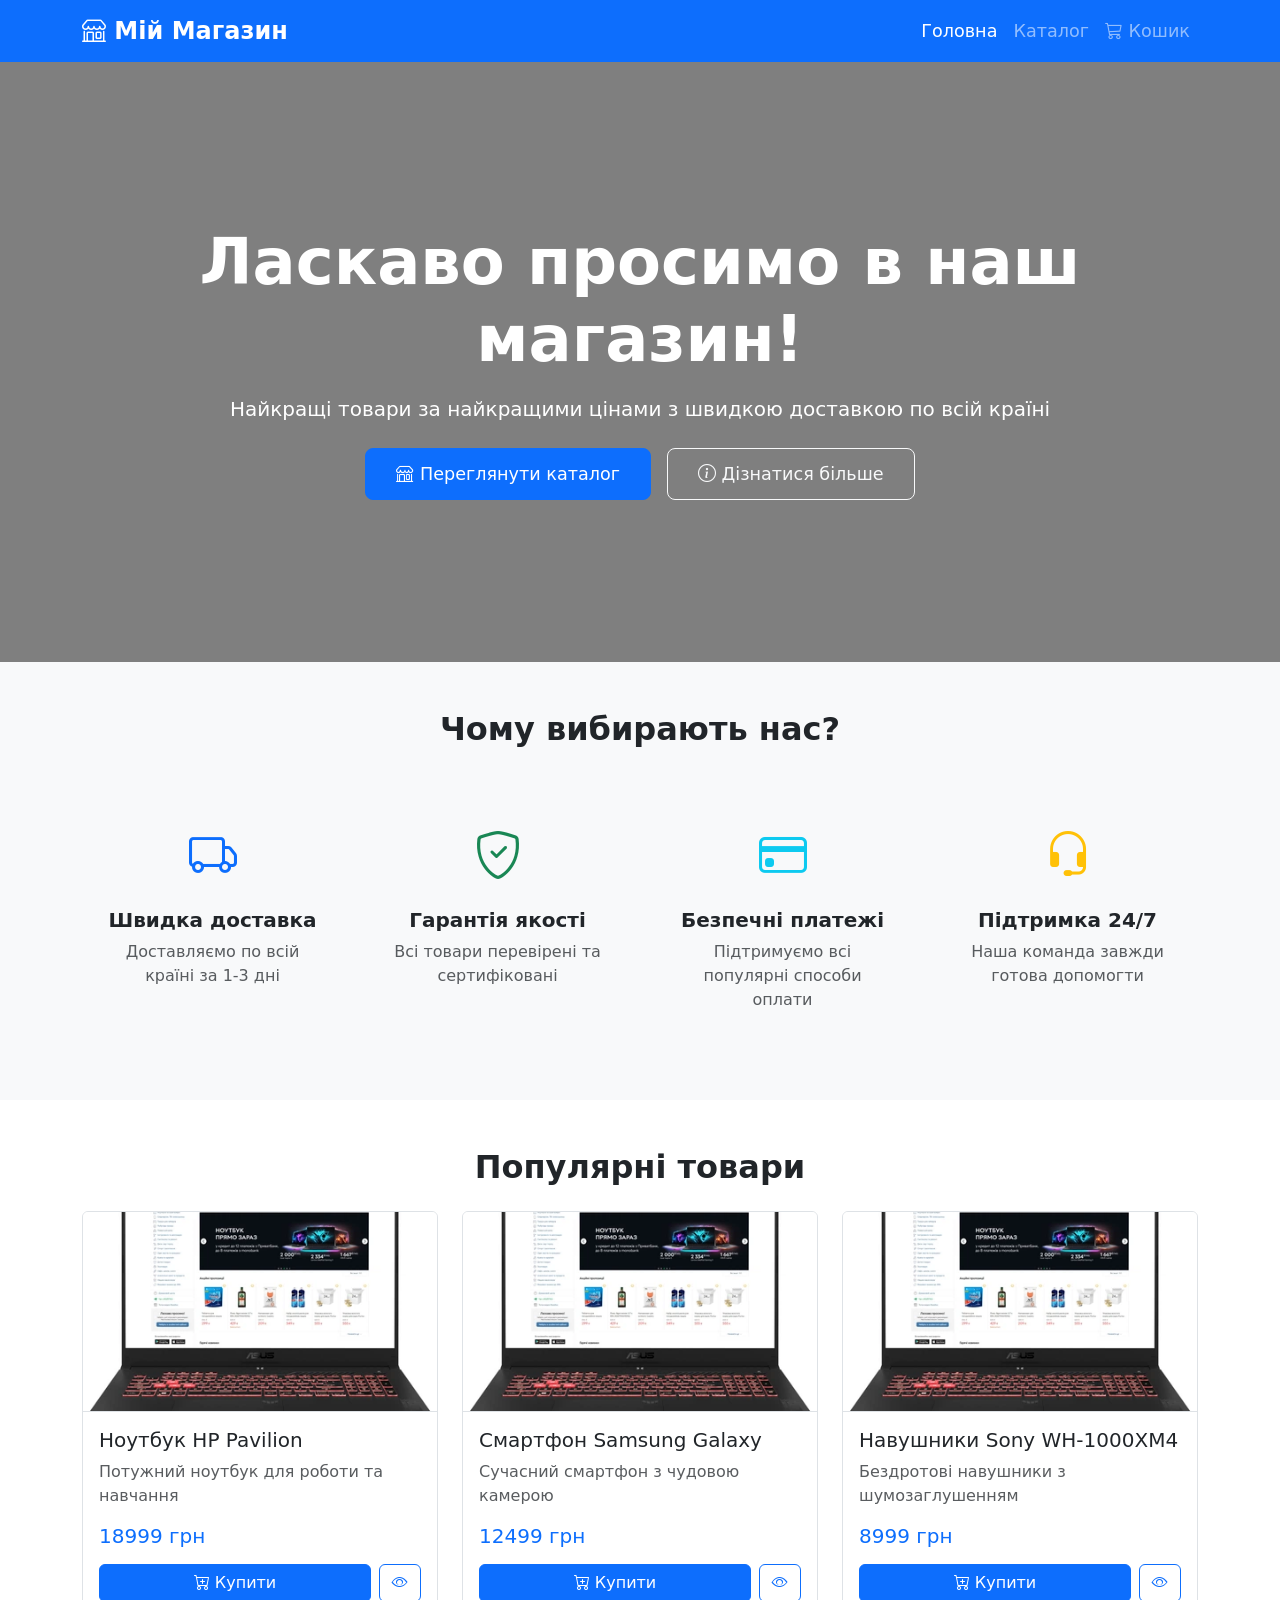
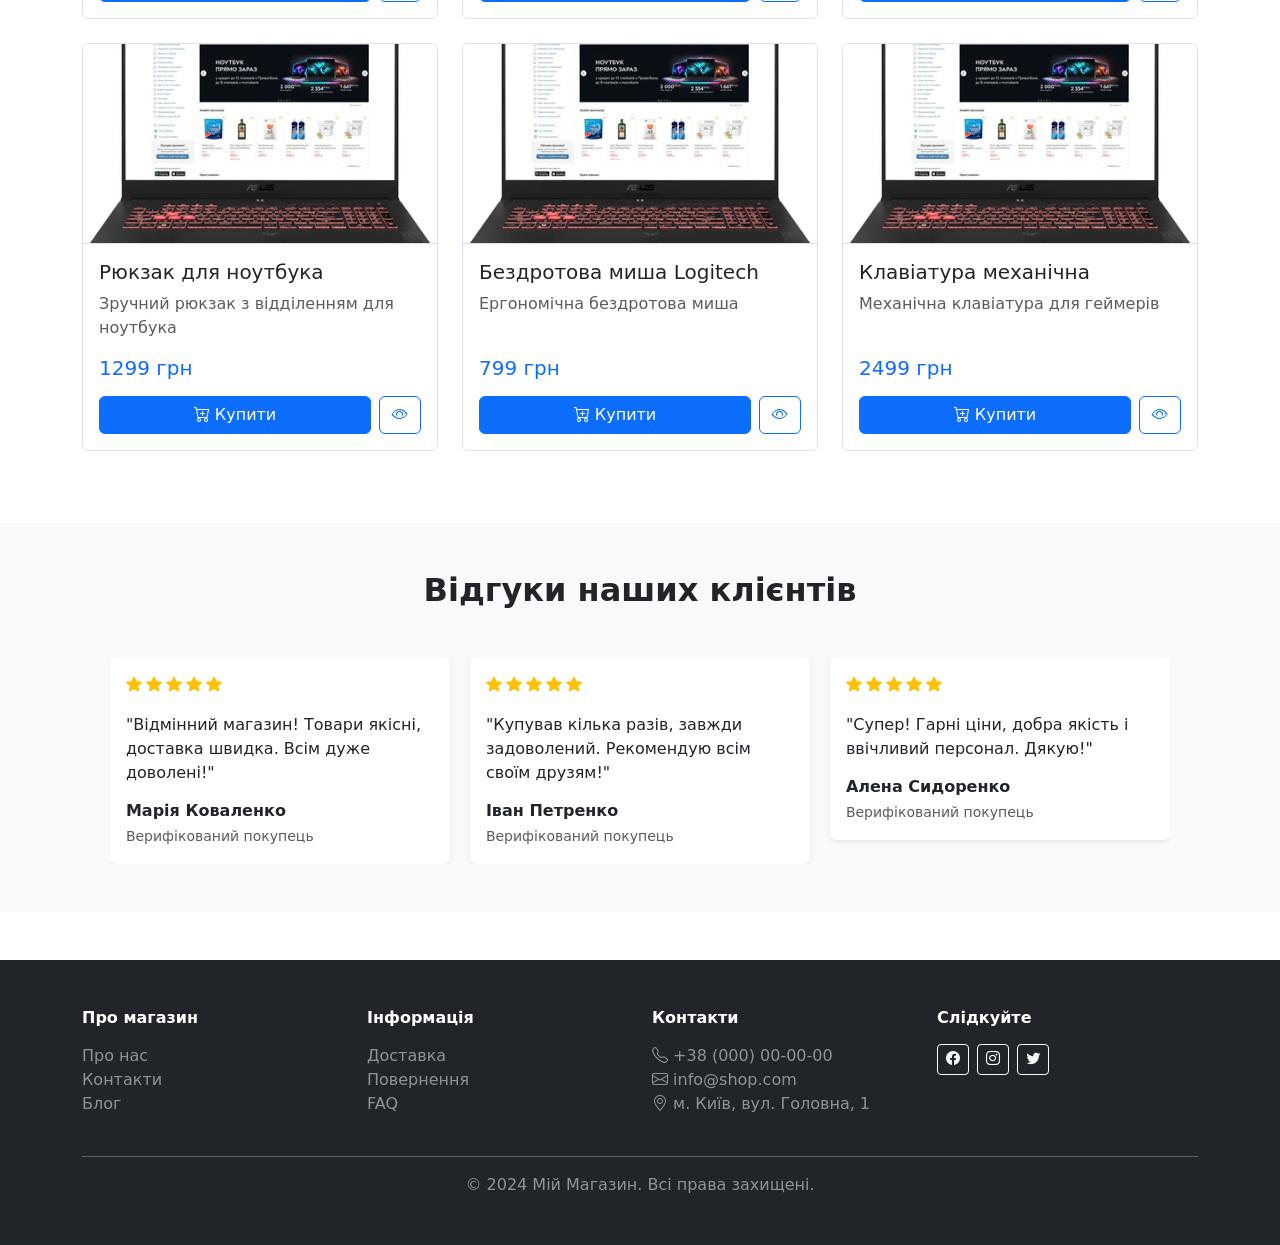
==== index.html @ 0d8ac695 "incoming" ====
<!DOCTYPE html>
<html lang="uk">
<head>
    <meta charset="UTF-8">
    <meta name="viewport" content="width=device-width, initial-scale=1.0">
    <title>Інтернет-магазин - Головна</title>
    <link href="https://cdn.jsdelivr.net/npm/bootstrap@5.3.0/dist/css/bootstrap.min.css" rel="stylesheet">
    <link rel="stylesheet" href="https://cdn.jsdelivr.net/npm/bootstrap-icons@1.10.0/font/bootstrap-icons.css">
    <link rel="stylesheet" href="https://cdn.jsdelivr.net/npm/swiper@11/swiper-bundle.min.css">
    <link rel="stylesheet" href="styles/style.css">
</head>
<body>
    <!-- Навігація -->
    <nav class="navbar navbar-expand-lg navbar-dark bg-primary sticky-top">
        <div class="container">
            <a class="navbar-brand fw-bold" href="index.html">
                <i class="bi bi-shop"></i> Мій Магазин
            </a>
            <button class="navbar-toggler" type="button" data-bs-toggle="collapse" data-bs-target="#navbarNav">
                <span class="navbar-toggler-icon"></span>
            </button>
            <div class="collapse navbar-collapse" id="navbarNav">
                <ul class="navbar-nav ms-auto">
                    <li class="nav-item">
                        <a class="nav-link active" href="index.html">Головна</a>
                    </li>
                    <li class="nav-item">
                        <a class="nav-link" href="products.html">Каталог</a>
                    </li>
                    <li class="nav-item">
                        <a class="nav-link" href="cart.html">
                            <i class="bi bi-cart3"></i> Кошик
                            <span class="badge bg-danger" id="cart-count">0</span>
                        </a>
                    </li>
                </ul>
            </div>
        </div>
    </nav>

    <!-- Hero Section з фоновим зображенням -->
    <section class="hero-section" style="background: linear-gradient(rgba(0, 0, 0, 0.5), rgba(0, 0, 0, 0.5)), url('https://images.unsplash.com/photo-1607082348824-0a96f2a4b9da?w=1200&h=600&fit=crop') center/cover no-repeat; min-height: 600px; display: flex; align-items: center; color: white;">
        <div class="container text-center">
            <h1 class="display-3 fw-bold mb-3">Ласкаво просимо в наш магазин!</h1>
            <p class="lead fs-5 mb-4">Найкращі товари за найкращими цінами з швидкою доставкою по всій країні</p>
            <div class="d-flex gap-3 justify-content-center">
                <a href="products.html" class="btn btn-primary btn-lg">
                    <i class="bi bi-shop"></i> Переглянути каталог
                </a>
                <a href="#advantages" class="btn btn-outline-light btn-lg">
                    <i class="bi bi-info-circle"></i> Дізнатися більше
                </a>
            </div>
        </div>
    </section>

    <!-- Блок переваг -->
    <section id="advantages" class="py-5 bg-light">
        <div class="container">
            <h2 class="text-center mb-5 fw-bold">Чому вибирають нас?</h2>
            <div class="row g-4">
                <div class="col-md-6 col-lg-3">
                    <div class="text-center p-4 h-100 border-0">
                        <div class="mb-3">
                            <i class="bi bi-truck text-primary" style="font-size: 3rem;"></i>
                        </div>
                        <h5 class="fw-bold">Швидка доставка</h5>
                        <p class="text-muted">Доставляємо по всій країні за 1-3 дні</p>
                    </div>
                </div>
                <div class="col-md-6 col-lg-3">
                    <div class="text-center p-4 h-100 border-0">
                        <div class="mb-3">
                            <i class="bi bi-shield-check text-success" style="font-size: 3rem;"></i>
                        </div>
                        <h5 class="fw-bold">Гарантія якості</h5>
                        <p class="text-muted">Всі товари перевірені та сертифіковані</p>
                    </div>
                </div>
                <div class="col-md-6 col-lg-3">
                    <div class="text-center p-4 h-100 border-0">
                        <div class="mb-3">
                            <i class="bi bi-credit-card text-info" style="font-size: 3rem;"></i>
                        </div>
                        <h5 class="fw-bold">Безпечні платежі</h5>
                        <p class="text-muted">Підтримуємо всі популярні способи оплати</p>
                    </div>
                </div>
                <div class="col-md-6 col-lg-3">
                    <div class="text-center p-4 h-100 border-0">
                        <div class="mb-3">
                            <i class="bi bi-headset text-warning" style="font-size: 3rem;"></i>
                        </div>
                        <h5 class="fw-bold">Підтримка 24/7</h5>
                        <p class="text-muted">Наша команда завжди готова допомогти</p>
                    </div>
                </div>
            </div>
        </div>
    </section>

    <!-- Популярні товари -->
    <section class="py-5">
        <div class="container">
            <h2 class="text-center mb-4 fw-bold">Популярні товари</h2>
            <div class="row" id="products-list">
                <!-- Товари будуть додані через JavaScript -->
            </div>
        </div>
    </section>

    <!-- Swiper з відгуками -->
    <section class="py-5 bg-light">
        <div class="container">
            <h2 class="text-center mb-5 fw-bold">Відгуки наших клієнтів</h2>
            <div class="swiper reviewsSwiper" style="max-width: 1400px; width: 95%; margin: 0 auto;">
                <div class="swiper-wrapper">
                    <div class="swiper-slide">
                        <div class="card border-0 shadow-sm h-100">
                            <div class="card-body">
                                <div class="d-flex gap-1 mb-3">
                                    <i class="bi bi-star-fill text-warning"></i>
                                    <i class="bi bi-star-fill text-warning"></i>
                                    <i class="bi bi-star-fill text-warning"></i>
                                    <i class="bi bi-star-fill text-warning"></i>
                                    <i class="bi bi-star-fill text-warning"></i>
                                </div>
                                <p class="card-text mb-3">"Відмінний магазин! Товари якісні, доставка швидка. Всім дуже доволені!"</p>
                                <h6 class="card-title fw-bold mb-1">Марія Коваленко</h6>
                                <small class="text-muted">Верифікований покупець</small>
                            </div>
                        </div>
                    </div>
                    <div class="swiper-slide">
                        <div class="card border-0 shadow-sm h-100">
                            <div class="card-body">
                                <div class="d-flex gap-1 mb-3">
                                    <i class="bi bi-star-fill text-warning"></i>
                                    <i class="bi bi-star-fill text-warning"></i>
                                    <i class="bi bi-star-fill text-warning"></i>
                                    <i class="bi bi-star-fill text-warning"></i>
                                    <i class="bi bi-star-fill text-warning"></i>
                                </div>
                                <p class="card-text mb-3">"Купував кілька разів, завжди задоволений. Рекомендую всім своїм друзям!"</p>
                                <h6 class="card-title fw-bold mb-1">Іван Петренко</h6>
                                <small class="text-muted">Верифікований покупець</small>
                            </div>
                        </div>
                    </div>
                    <div class="swiper-slide">
                        <div class="card border-0 shadow-sm h-100">
                            <div class="card-body">
                                <div class="d-flex gap-1 mb-3">
                                    <i class="bi bi-star-fill text-warning"></i>
                                    <i class="bi bi-star-fill text-warning"></i>
                                    <i class="bi bi-star-fill text-warning"></i>
                                    <i class="bi bi-star-fill text-warning"></i>
                                    <i class="bi bi-star-fill text-warning"></i>
                                </div>
                                <p class="card-text mb-3">"Супер! Гарні ціни, добра якість і ввічливий персонал. Дякую!"</p>
                                <h6 class="card-title fw-bold mb-1">Алена Сидоренко</h6>
                                <small class="text-muted">Верифікований покупець</small>
                            </div>
                        </div>
                    </div>
                    <div class="swiper-slide">
                        <div class="card border-0 shadow-sm h-100">
                            <div class="card-body">
                                <div class="d-flex gap-1 mb-3">
                                    <i class="bi bi-star-fill text-warning"></i>
                                    <i class="bi bi-star-fill text-warning"></i>
                                    <i class="bi bi-star-fill text-warning"></i>
                                    <i class="bi bi-star-fill text-warning"></i>
                                    <i class="bi bi-star-fill text-warning"></i>
                                </div>
                                <p class="card-text mb-3">"Найкращий вибір товарів! Часто роблять хорошу знижку. Лайк!"</p>
                                <h6 class="card-title fw-bold mb-1">Дмитро Волков</h6>
                                <small class="text-muted">Верифікований покупець</small>
                            </div>
                        </div>
                    </div>
                </div>
                <!-- пагінацію/кнопки видалено -->
            </div>
        </div>
    </section>

    <!-- Футер -->
    <footer class="bg-dark text-white py-5 mt-5">
        <div class="container">
            <div class="row mb-4">
                <div class="col-md-3 mb-4 mb-md-0">
                    <h6 class="fw-bold mb-3">Про магазин</h6>
                    <ul class="list-unstyled">
                        <li><a href="#" class="text-white-50 text-decoration-none">Про нас</a></li>
                        <li><a href="#" class="text-white-50 text-decoration-none">Контакти</a></li>
                        <li><a href="#" class="text-white-50 text-decoration-none">Блог</a></li>
                    </ul>
                </div>
                <div class="col-md-3 mb-4 mb-md-0">
                    <h6 class="fw-bold mb-3">Інформація</h6>
                    <ul class="list-unstyled">
                        <li><a href="#" class="text-white-50 text-decoration-none">Доставка</a></li>
                        <li><a href="#" class="text-white-50 text-decoration-none">Повернення</a></li>
                        <li><a href="#" class="text-white-50 text-decoration-none">FAQ</a></li>
                    </ul>
                </div>
                <div class="col-md-3 mb-4 mb-md-0">
                    <h6 class="fw-bold mb-3">Контакти</h6>
                    <ul class="list-unstyled">
                        <li class="text-white-50"><i class="bi bi-telephone"></i> +38 (000) 00-00-00</li>
                        <li class="text-white-50"><i class="bi bi-envelope"></i> info@shop.com</li>
                        <li class="text-white-50"><i class="bi bi-geo-alt"></i> м. Київ, вул. Головна, 1</li>
                    </ul>
                </div>
                <div class="col-md-3">
                    <h6 class="fw-bold mb-3">Слідкуйте</h6>
                    <div class="d-flex gap-2">
                        <a href="#" class="btn btn-outline-light btn-sm"><i class="bi bi-facebook"></i></a>
                        <a href="#" class="btn btn-outline-light btn-sm"><i class="bi bi-instagram"></i></a>
                        <a href="#" class="btn btn-outline-light btn-sm"><i class="bi bi-twitter"></i></a>
                    </div>
                </div>
            </div>
            <hr class="bg-white-50">
            <div class="text-center text-white-50">
                <p class="mb-0">&copy; 2024 Мій Магазин. Всі права захищені.</p>
            </div>
        </div>
    </footer>

    <script src="https://cdn.jsdelivr.net/npm/bootstrap@5.3.0/dist/js/bootstrap.bundle.min.js"></script>
    <script src="https://cdn.jsdelivr.net/npm/swiper@11/swiper-bundle.min.js"></script>
    <script src="scripts/cart.js"></script>
    <script src="scripts/script.js"></script>
    <script>
        // Ініціалізація Swiper для відгуків — автоскрол раз на 4 секунди, без пагінації/навігації, з циклом
        const swiper = new Swiper('.reviewsSwiper', {
            slidesPerView: 1,
            spaceBetween: 20,
            loop: true,
            autoplay: {
                delay: 4000,
                disableOnInteraction: false,
            },
            breakpoints: {
                768: {
                    slidesPerView: 2,
                },
                1024: {
                    slidesPerView: 3,
                }
            }
        });
    </script>
</body>
</html>
---- styles/style.css ----
/* Загальні стилі */
body {
    min-height: 100vh;
    display: flex;
    flex-direction: column;
}

footer {
    margin-top: auto;
}

/* Стилі для карток товарів */
.product-card {
    transition: transform 0.3s ease, box-shadow 0.3s ease;
    border: 1px solid #dee2e6;
}

.product-card:hover {
    transform: translateY(-5px);
    box-shadow: 0 4px 15px rgba(0, 0, 0, 0.1);
}

.product-card img {
    height: 200px;
    object-fit: cover;
    border-bottom: 1px solid #dee2e6;
}

/* Стилі для героя */
.hero-section {
    background: linear-gradient(135deg, #667eea 0%, #764ba2 100%);
    color: white;
}

.hero-section h1 {
    color: white;
}

.hero-section .btn {
    padding: 12px 30px;
    font-size: 1.1rem;
}

/* Стилі для навігації */
.navbar-brand {
    font-size: 1.5rem;
    font-weight: bold;
}

.nav-link {
    font-size: 1.1rem;
    transition: color 0.3s ease;
}

.nav-link:hover {
    color: #ffc107 !important;
}

/* Стилі для кошика */
#cart-count {
    font-size: 0.75rem;
    padding: 2px 6px;
    border-radius: 10px;
}

/* Стилі для сторінки товару */
.product-details img {
    max-height: 500px;
    object-fit: contain;
}

/* Стилі для кошика на сторінці */
.list-group-item {
    padding: 1.5rem;
}

.quantity-input {
    max-width: 70px;
}

/* Адаптивність */
@media (max-width: 768px) {
    .product-card img {
        height: 250px;
    }
    
    .hero-section h1 {
        font-size: 2rem;
    }
    
    .list-group-item .row > div {
        margin-bottom: 1rem;
    }
    
    .list-group-item .row > div:last-child {
        margin-bottom: 0;
    }
}

/* Анімація для кнопок */
.btn {
    transition: all 0.3s ease;
}

.btn:hover {
    transform: translateY(-2px);
    box-shadow: 0 2px 8px rgba(0, 0, 0, 0.15);
}

/* Стилі для breadcrumb */
.breadcrumb {
    background-color: #f8f9fa;
    padding: 1rem;
    border-radius: 0.5rem;
}

/* Стилі для фільтрів */
.form-select,
.form-control {
    transition: border-color 0.3s ease;
}

.form-select:focus,
.form-control:focus {
    border-color: #0d6efd;
    box-shadow: 0 0 0 0.2rem rgba(13, 110, 253, 0.25);
}

/* Стилі для порожнього кошика */
#empty-cart i {
    font-size: 5rem;
}
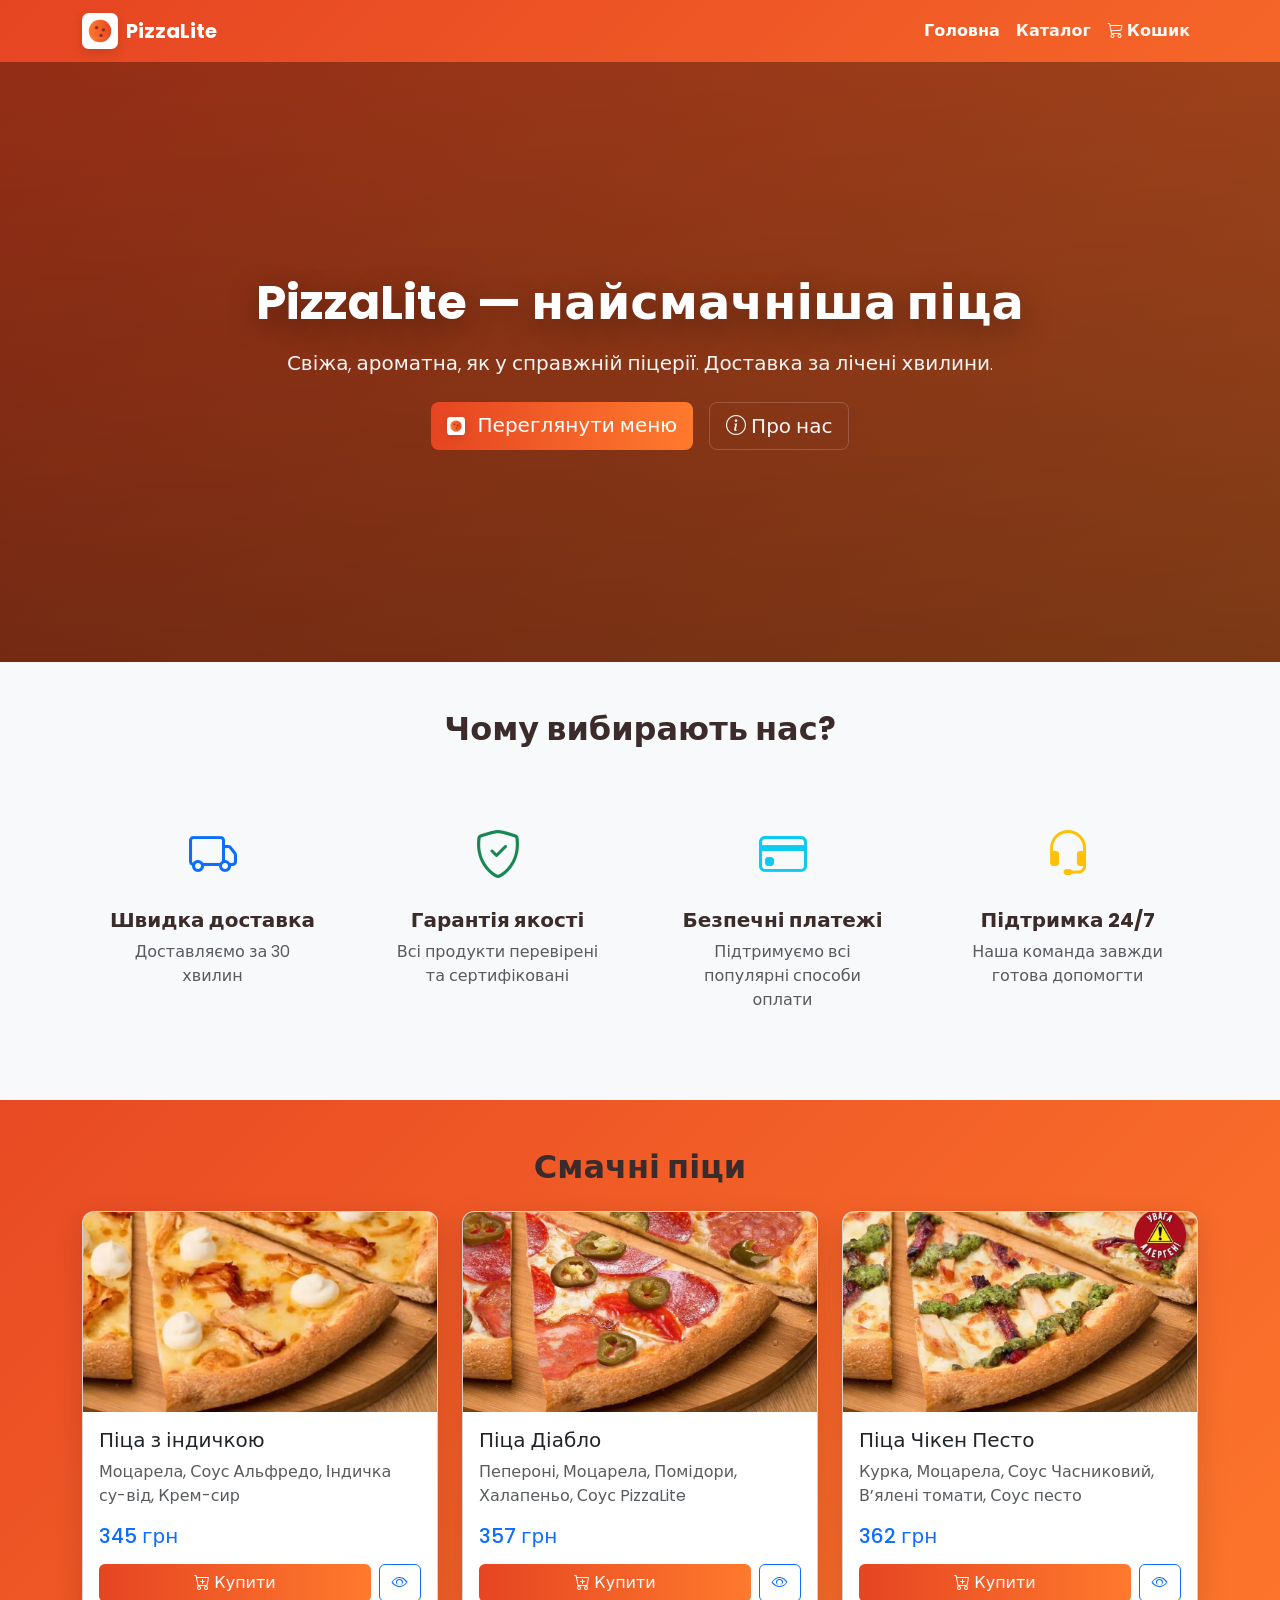
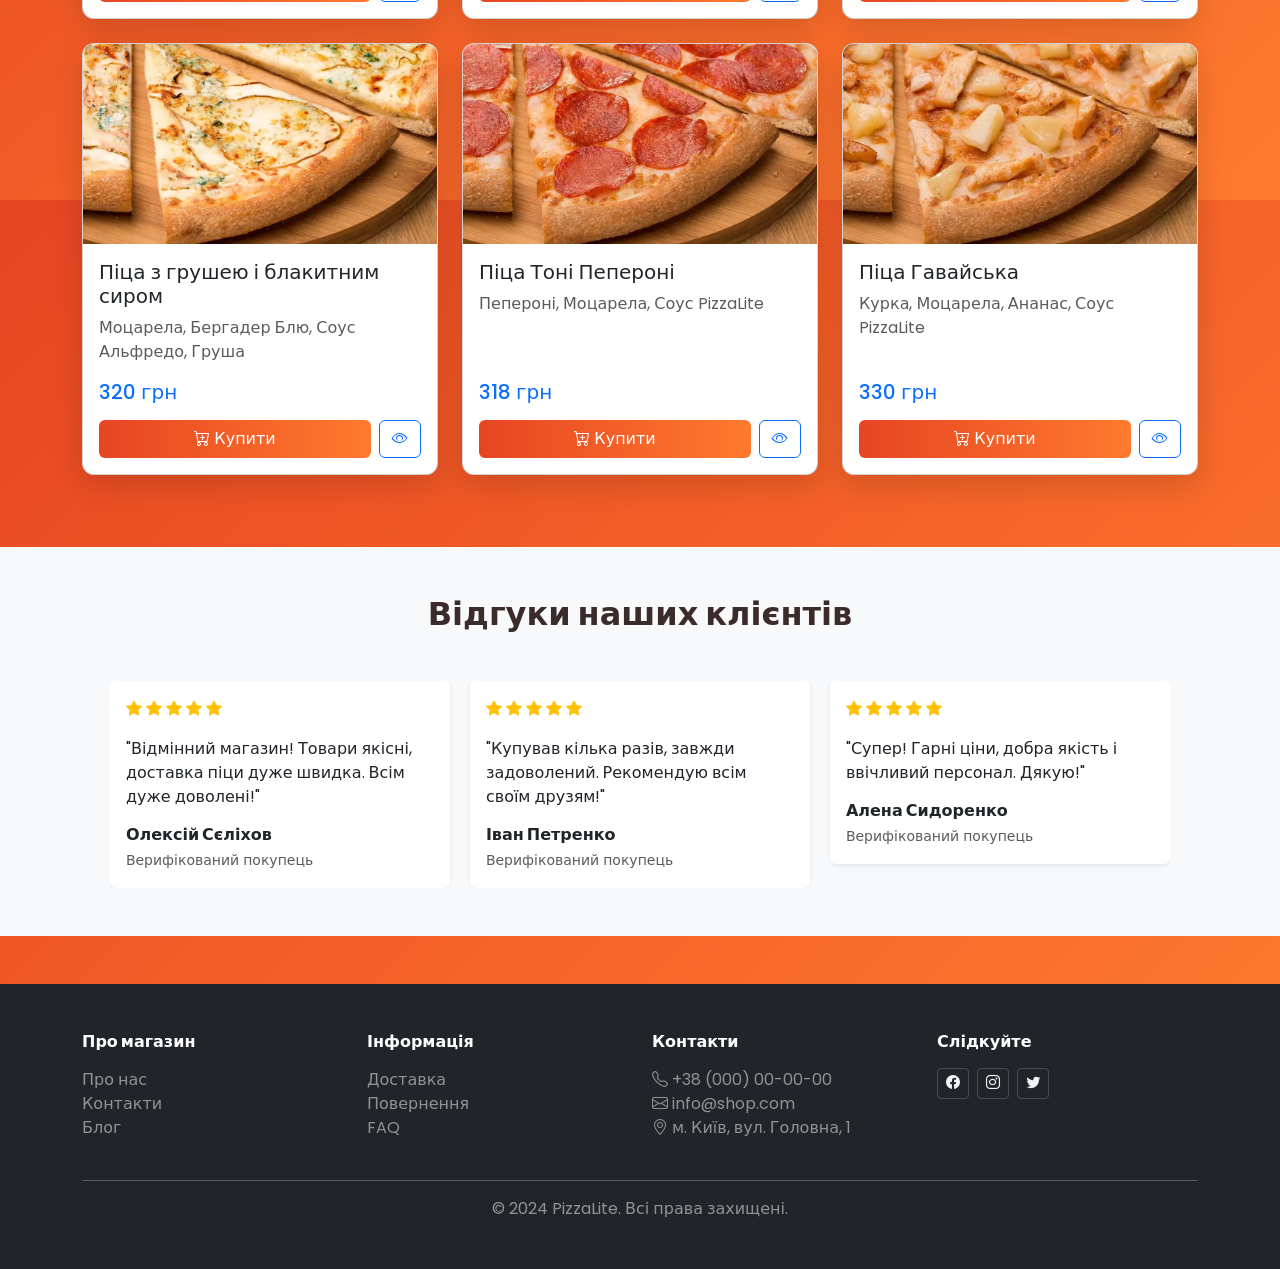
==== commit 5ff17207: "1" ====
--- a/index.html
+++ b/index.html
@@ -3,18 +3,21 @@
 <head>
     <meta charset="UTF-8">
     <meta name="viewport" content="width=device-width, initial-scale=1.0">
-    <title>Інтернет-магазин - Головна</title>
+    <title>PizzaLite - Головна</title>
     <link href="https://cdn.jsdelivr.net/npm/bootstrap@5.3.0/dist/css/bootstrap.min.css" rel="stylesheet">
+    <link href="https://fonts.googleapis.com/css2?family=Poppins:wght@300;400;600;700&display=swap" rel="stylesheet">
+    <link rel="icon" href="img/favicon.svg" type="image/svg+xml">
     <link rel="stylesheet" href="https://cdn.jsdelivr.net/npm/bootstrap-icons@1.10.0/font/bootstrap-icons.css">
     <link rel="stylesheet" href="https://cdn.jsdelivr.net/npm/swiper@11/swiper-bundle.min.css">
     <link rel="stylesheet" href="styles/style.css">
 </head>
 <body>
     <!-- Навігація -->
-    <nav class="navbar navbar-expand-lg navbar-dark bg-primary sticky-top">
-        <div class="container">
-            <a class="navbar-brand fw-bold" href="index.html">
-                <i class="bi bi-shop"></i> Мій Магазин
+    <nav class="navbar navbar-expand-lg navbar-dark sticky-top" id="mainNavbar">
+        <div class="container">
+            <a class="navbar-brand fw-bold d-flex align-items-center" href="index.html">
+                <img src="img/favicon.svg" alt="PizzaLite" width="36" height="36" style="margin-right:8px;"> 
+                PizzaLite
             </a>
             <button class="navbar-toggler" type="button" data-bs-toggle="collapse" data-bs-target="#navbarNav">
                 <span class="navbar-toggler-icon"></span>
@@ -39,16 +42,16 @@
     </nav>
 
     <!-- Hero Section з фоновим зображенням -->
-    <section class="hero-section" style="background: linear-gradient(rgba(0, 0, 0, 0.5), rgba(0, 0, 0, 0.5)), url('https://images.unsplash.com/photo-1607082348824-0a96f2a4b9da?w=1200&h=600&fit=crop') center/cover no-repeat; min-height: 600px; display: flex; align-items: center; color: white;">
+    <section class="hero-section" style="background: linear-gradient(rgba(0, 0, 0, 0.25), rgba(0, 0, 0, 0.25)), url('https://images.unsplash.com/photo-1548365328-9d3b2d3b8f79?q=80&w=1400&auto=format&fit=crop') center/cover no-repeat; min-height: 600px; display: flex; align-items: center; color: white;">
         <div class="container text-center">
-            <h1 class="display-3 fw-bold mb-3">Ласкаво просимо в наш магазин!</h1>
-            <p class="lead fs-5 mb-4">Найкращі товари за найкращими цінами з швидкою доставкою по всій країні</p>
+            <h1 class="display-3 fw-bold mb-3">PizzaLite — найсмачніша піца</h1>
+            <p class="lead fs-5 mb-4">Свіжа, ароматна, як у справжній піцерії. Доставка за лічені хвилини.</p>
             <div class="d-flex gap-3 justify-content-center">
                 <a href="products.html" class="btn btn-primary btn-lg">
-                    <i class="bi bi-shop"></i> Переглянути каталог
+                    <img src="img/favicon.svg" alt="" style="width:18px;height:18px;margin-right:8px;filter:drop-shadow(0 2px 4px rgba(0,0,0,0.12));"> Переглянути меню
                 </a>
                 <a href="#advantages" class="btn btn-outline-light btn-lg">
-                    <i class="bi bi-info-circle"></i> Дізнатися більше
+                    <i class="bi bi-info-circle"></i> Про нас
                 </a>
             </div>
         </div>
@@ -65,7 +68,7 @@
                             <i class="bi bi-truck text-primary" style="font-size: 3rem;"></i>
                         </div>
                         <h5 class="fw-bold">Швидка доставка</h5>
-                        <p class="text-muted">Доставляємо по всій країні за 1-3 дні</p>
+                        <p class="text-muted">Доставляємо за 30 хвилин</p>
                     </div>
                 </div>
                 <div class="col-md-6 col-lg-3">
@@ -74,7 +77,7 @@
                             <i class="bi bi-shield-check text-success" style="font-size: 3rem;"></i>
                         </div>
                         <h5 class="fw-bold">Гарантія якості</h5>
-                        <p class="text-muted">Всі товари перевірені та сертифіковані</p>
+                        <p class="text-muted">Всі продукти перевірені та сертифіковані</p>
                     </div>
                 </div>
                 <div class="col-md-6 col-lg-3">
@@ -102,7 +105,7 @@
     <!-- Популярні товари -->
     <section class="py-5">
         <div class="container">
-            <h2 class="text-center mb-4 fw-bold">Популярні товари</h2>
+            <h2 class="text-center mb-4 fw-bold">Смачні піци</h2>
             <div class="row" id="products-list">
                 <!-- Товари будуть додані через JavaScript -->
             </div>
@@ -125,8 +128,8 @@
                                     <i class="bi bi-star-fill text-warning"></i>
                                     <i class="bi bi-star-fill text-warning"></i>
                                 </div>
-                                <p class="card-text mb-3">"Відмінний магазин! Товари якісні, доставка швидка. Всім дуже доволені!"</p>
-                                <h6 class="card-title fw-bold mb-1">Марія Коваленко</h6>
+                                <p class="card-text mb-3">"Відмінний магазин! Товари якісні, доставка піци дуже швидка. Всім дуже доволені!"</p>
+                                <h6 class="card-title fw-bold mb-1">Олексій Сєліхов</h6>
                                 <small class="text-muted">Верифікований покупець</small>
                             </div>
                         </div>
@@ -224,7 +227,7 @@
             </div>
             <hr class="bg-white-50">
             <div class="text-center text-white-50">
-                <p class="mb-0">&copy; 2024 Мій Магазин. Всі права захищені.</p>
+                <p class="mb-0">&copy; 2024 PizzaLite. Всі права захищені.</p>
             </div>
         </div>
     </footer>
--- a/styles/style.css
+++ b/styles/style.css
@@ -1,132 +1,62 @@
 /* Загальні стилі */
-body {
-    min-height: 100vh;
-    display: flex;
-    flex-direction: column;
+:root{
+    --pizza-red:#e64522;
+    --pizza-orange:#ff7a2d;
+    --accent:#ffd9b3;
+    --dark:#3b2b2b;
+    --muted:#7a7a7a;
 }
 
-footer {
-    margin-top: auto;
+*{box-sizing:border-box}
+html,body{height:100%}
+body{
+    font-family: 'Poppins', system-ui, -apple-system, 'Segoe UI', Roboto, Arial;
+    margin:0;padding:0;
+    color:var(--dark);
+    min-height:100vh;
+    display:flex;flex-direction:column;
+    /* Red-orange background gradient for the whole site */
+    background: linear-gradient(135deg, var(--pizza-red) 0%, var(--pizza-orange) 100%);
 }
 
-/* Стилі для карток товарів */
-.product-card {
-    transition: transform 0.3s ease, box-shadow 0.3s ease;
-    border: 1px solid #dee2e6;
-}
+/* Navbar override to fit theme */
+#mainNavbar{background:transparent}
+.navbar-brand{font-weight:800;color:#fff}
+.nav-link{color:rgba(255,255,255,0.95);font-weight:600}
+.nav-link:hover{color:var(--accent) !important}
+/* Logo spacing */
+.navbar-brand img{border-radius:4px;box-shadow:0 4px 12px rgba(0,0,0,0.12)}
 
-.product-card:hover {
-    transform: translateY(-5px);
-    box-shadow: 0 4px 15px rgba(0, 0, 0, 0.1);
-}
+/* Hero */
+.hero-section{position:relative;min-height:560px;display:flex;align-items:center;color:#fff}
+.hero-section .container{z-index:2}
+.hero-section::before{content:"";position:absolute;left:0;right:0;top:0;bottom:0;background:linear-gradient(180deg,rgba(0,0,0,0.15),rgba(0,0,0,0.35));}
+.hero-section h1{font-size:3rem;font-weight:800;text-shadow:0 8px 30px rgba(0,0,0,0.35)}
+.hero-section p.lead{opacity:.95}
 
-.product-card img {
-    height: 200px;
-    object-fit: cover;
-    border-bottom: 1px solid #dee2e6;
-}
+/* Buttons styled red-orange */
+.btn-primary{background:linear-gradient(90deg,var(--pizza-red),var(--pizza-orange));border:none;color:#fff}
+.btn-primary:hover{filter:brightness(.95);transform:translateY(-2px)}
+.btn-outline-light{border-color:rgba(255,255,255,0.18);color:rgba(255,255,255,0.95)}
 
-/* Стилі для героя */
-.hero-section {
-    background: linear-gradient(135deg, #667eea 0%, #764ba2 100%);
-    color: white;
-}
+/* Product cards - neutral background to contrast with red-orange site */
+.product-card{border-radius:12px;background:#fff;padding:0;box-shadow:0 10px 30px rgba(0,0,0,0.14);overflow:hidden;position:relative}
+.product-card img{height:200px;object-fit:cover;width:100%}
+.card-body{padding:1rem}
+.product-title{font-weight:700;color:var(--dark);margin-bottom:.5rem}
+.product-price{color:var(--pizza-red);font-weight:800}
+.product-badge{position:absolute;left:12px;top:12px;background:var(--pizza-orange);color:#fff;padding:6px 10px;border-radius:8px;font-weight:700;box-shadow:0 8px 20px rgba(255,122,45,0.12)}
+.product-actions .btn{border-radius:10px}
+.product-card:hover{transform:translateY(-6px);box-shadow:0 30px 60px rgba(0,0,0,0.16)}
 
-.hero-section h1 {
-    color: white;
-}
+/* Cart count */
+#cart-count{background:#fff;color:var(--pizza-red);font-weight:700;border-radius:999px;padding:2px 8px}
 
-.hero-section .btn {
-    padding: 12px 30px;
-    font-size: 1.1rem;
-}
+/* Footer */
+footer{background:rgba(0,0,0,0.06);color:#fff}
 
-/* Стилі для навігації */
-.navbar-brand {
-    font-size: 1.5rem;
-    font-weight: bold;
-}
+/* Misc */
+.breadcrumb{background:transparent;padding:.75rem .9rem}
+.form-select,.form-control{border-radius:8px}
 
-.nav-link {
-    font-size: 1.1rem;
-    transition: color 0.3s ease;
-}
-
-.nav-link:hover {
-    color: #ffc107 !important;
-}
-
-/* Стилі для кошика */
-#cart-count {
-    font-size: 0.75rem;
-    padding: 2px 6px;
-    border-radius: 10px;
-}
-
-/* Стилі для сторінки товару */
-.product-details img {
-    max-height: 500px;
-    object-fit: contain;
-}
-
-/* Стилі для кошика на сторінці */
-.list-group-item {
-    padding: 1.5rem;
-}
-
-.quantity-input {
-    max-width: 70px;
-}
-
-/* Адаптивність */
-@media (max-width: 768px) {
-    .product-card img {
-        height: 250px;
-    }
-    
-    .hero-section h1 {
-        font-size: 2rem;
-    }
-    
-    .list-group-item .row > div {
-        margin-bottom: 1rem;
-    }
-    
-    .list-group-item .row > div:last-child {
-        margin-bottom: 0;
-    }
-}
-
-/* Анімація для кнопок */
-.btn {
-    transition: all 0.3s ease;
-}
-
-.btn:hover {
-    transform: translateY(-2px);
-    box-shadow: 0 2px 8px rgba(0, 0, 0, 0.15);
-}
-
-/* Стилі для breadcrumb */
-.breadcrumb {
-    background-color: #f8f9fa;
-    padding: 1rem;
-    border-radius: 0.5rem;
-}
-
-/* Стилі для фільтрів */
-.form-select,
-.form-control {
-    transition: border-color 0.3s ease;
-}
-
-.form-select:focus,
-.form-control:focus {
-    border-color: #0d6efd;
-    box-shadow: 0 0 0 0.2rem rgba(13, 110, 253, 0.25);
-}
-
-/* Стилі для порожнього кошика */
-#empty-cart i {
-    font-size: 5rem;
-}+@media (max-width:768px){.hero-section h1{font-size:2rem}.product-card img{height:220px}}
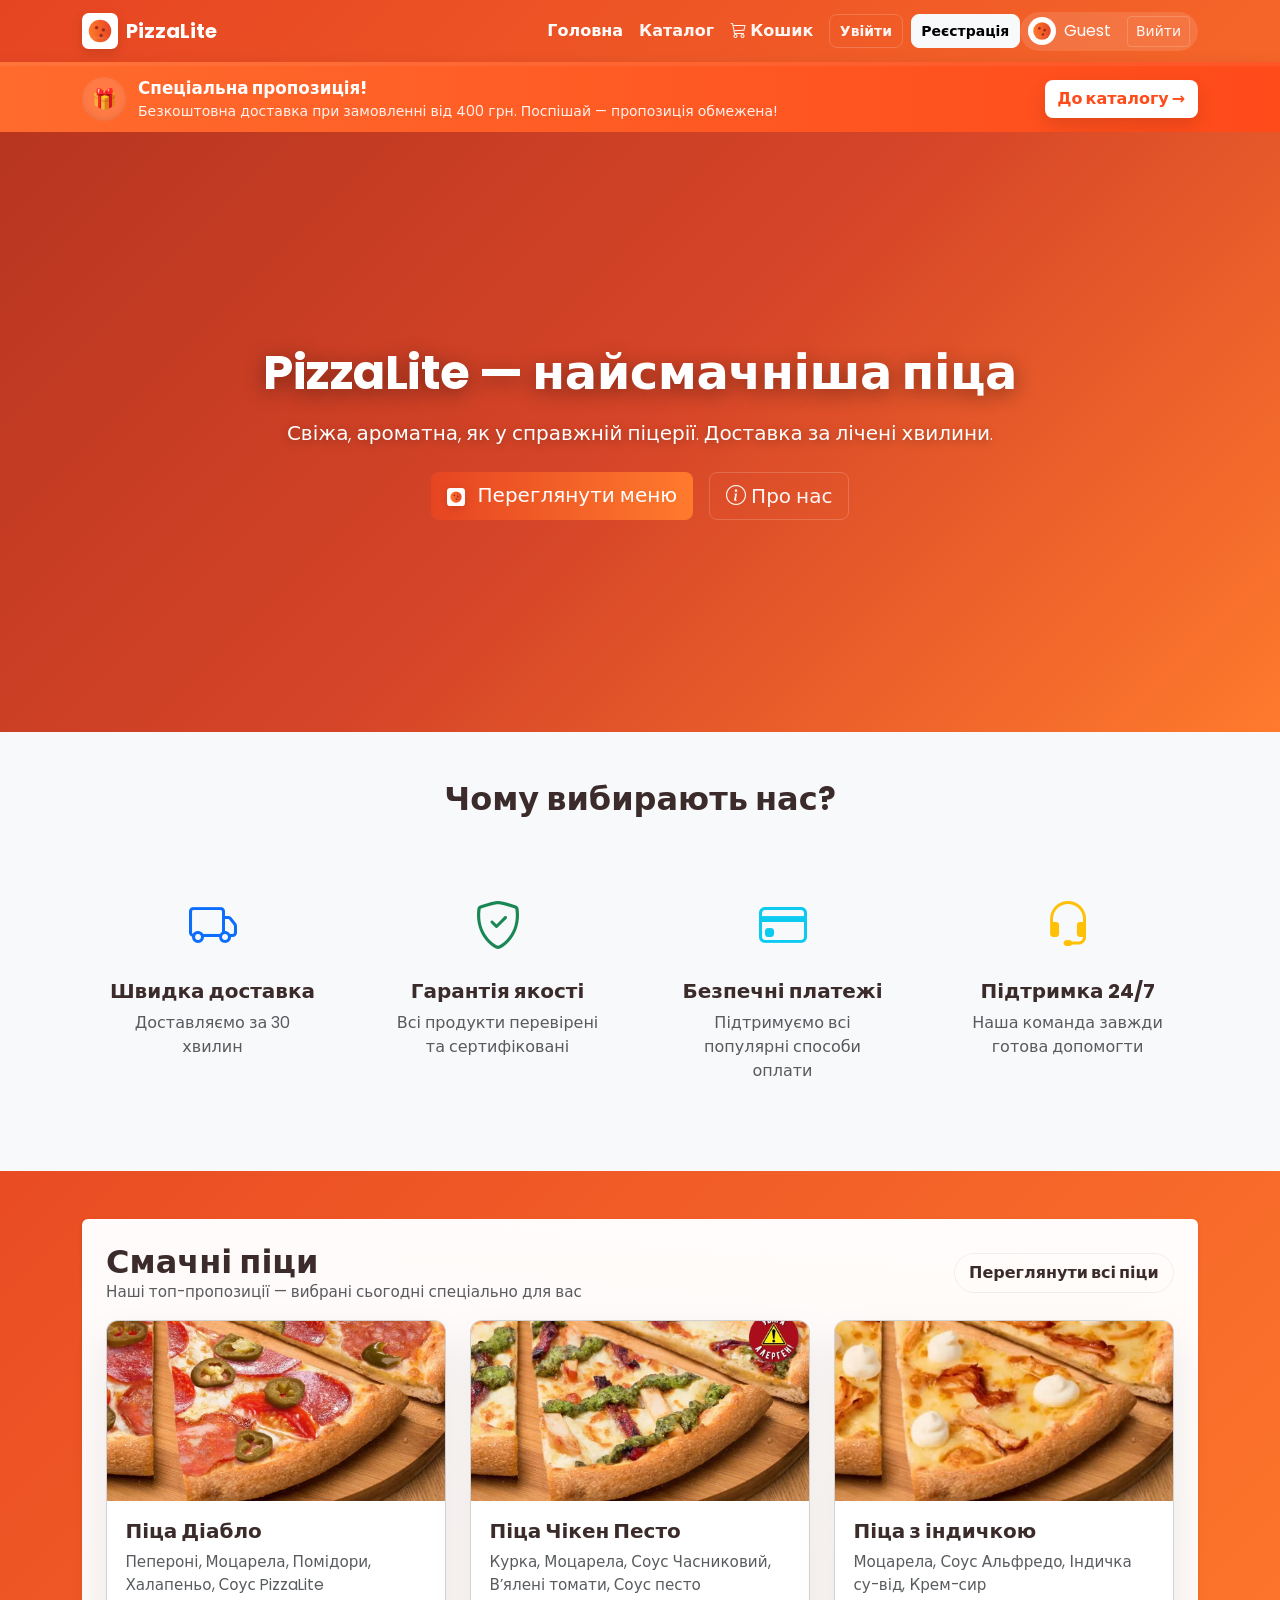
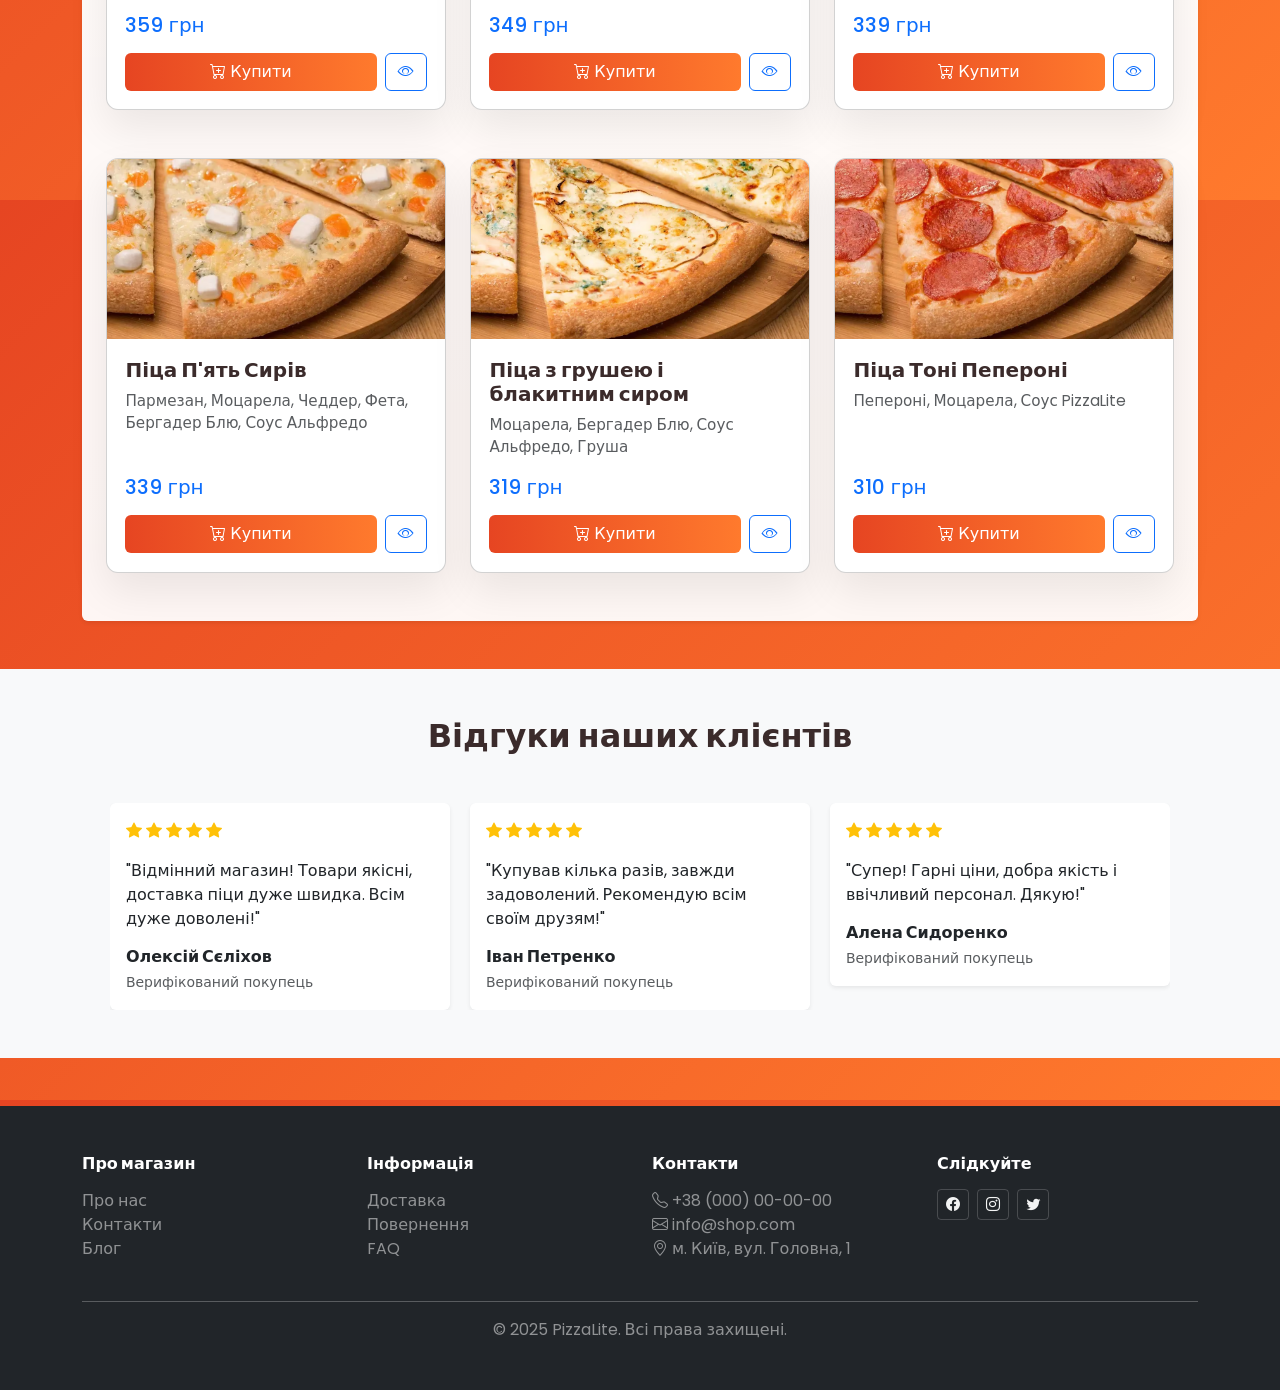
==== commit 5fcb8504: "2" ====
--- a/index.html
+++ b/index.html
@@ -36,10 +36,36 @@
                             <span class="badge bg-danger" id="cart-count">0</span>
                         </a>
                     </li>
+                    <li class="nav-item d-flex align-items-center">
+                        <button class="btn btn-outline-light btn-sm nav-login nav-auth-btn">Увійти</button>
+                    </li>
+                    <li class="nav-item d-flex align-items-center">
+                        <button class="btn btn-light btn-sm nav-register nav-auth-btn">Реєстрація</button>
+                    </li>
+                    <li class="nav-item d-flex align-items-center nav-user" style="display:none">
+                        <div class="user-badge">
+                            <img src="img/favicon.svg" alt="user">
+                            <span class="user-name">Guest</span>
+                            <button class="btn btn-sm btn-outline-light ms-2 nav-logout">Вийти</button>
+                        </div>
+                    </li>
                 </ul>
             </div>
         </div>
     </nav>
+    <!-- Promo announcement bar -->
+    <section class="promo-bar" aria-label="Спеціальна пропозиція"> 
+        <div class="container d-flex align-items-center justify-content-between">
+            <div class="promo-left d-flex align-items-center">
+                <div class="promo-icon" aria-hidden="true">🎁</div>
+                <div class="promo-text">
+                    <div class="promo-title">Спеціальна пропозиція!</div>
+                    <div class="promo-sub small">Безкоштовна доставка при замовленні від 400 грн. Поспішай — пропозиція обмежена!</div>
+                </div>
+            </div>
+            <a class="btn promo-cta" href="products.html">До каталогу &rarr;</a>
+        </div>
+    </section>
 
     <!-- Hero Section з фоновим зображенням -->
     <section class="hero-section" style="background: linear-gradient(rgba(0, 0, 0, 0.25), rgba(0, 0, 0, 0.25)), url('https://images.unsplash.com/photo-1548365328-9d3b2d3b8f79?q=80&w=1400&auto=format&fit=crop') center/cover no-repeat; min-height: 600px; display: flex; align-items: center; color: white;">
@@ -102,12 +128,25 @@
         </div>
     </section>
 
-    <!-- Популярні товари -->
-    <section class="py-5">
-        <div class="container">
-            <h2 class="text-center mb-4 fw-bold">Смачні піци</h2>
-            <div class="row" id="products-list">
-                <!-- Товари будуть додані через JavaScript -->
+    <!-- Популярні товари (основна зона) -->
+    <section class="py-5 main-products">
+        <div class="container">
+            <div class="products-panel p-4 rounded shadow-sm">
+                <div class="d-flex align-items-center justify-content-between mb-3">
+                    <div>
+                        <h2 class="mb-0 fw-bold">Смачні піци</h2>
+                        <p class="section-subtitle text-muted mb-0">Наші топ-пропозиції — вибрані сьогодні спеціально для вас</p>
+                    </div>
+                    <div>
+                        <a href="products.html" class="btn btn-outline-dark view-all">
+                            Переглянути всі піци
+                        </a>
+                    </div>
+                </div>
+
+                <div class="row g-4" id="products-list">
+                    <!-- Товари будуть додані через JavaScript -->
+                </div>
             </div>
         </div>
     </section>
@@ -227,15 +266,76 @@
             </div>
             <hr class="bg-white-50">
             <div class="text-center text-white-50">
-                <p class="mb-0">&copy; 2024 PizzaLite. Всі права захищені.</p>
+                <p class="mb-0">&copy; 2025 PizzaLite. Всі права захищені.</p>
             </div>
         </div>
     </footer>
+
+        <!-- Login Modal -->
+        <div class="modal fade auth-modal" id="loginModal" tabindex="-1" aria-hidden="true">
+            <div class="modal-dialog modal-dialog-centered">
+                <div class="modal-content">
+                    <div class="modal-header">
+                        <h5 class="modal-title">Вхід в PizzaLite</h5>
+                        <button type="button" class="btn-close" data-bs-dismiss="modal" aria-label="Close"></button>
+                    </div>
+                    <div class="modal-body">
+                        <form id="login-form">
+                            <div class="mb-3">
+                                <label class="form-label">Email</label>
+                                <input id="login-email" class="form-control" type="email" required>
+                            </div>
+                            <div class="mb-3">
+                                <label class="form-label">Пароль</label>
+                                <input id="login-pass" class="form-control" type="password" required>
+                            </div>
+                            <div class="d-flex justify-content-end">
+                                <button class="btn btn-secondary me-2" type="button" data-bs-dismiss="modal">Скасувати</button>
+                                <button class="btn btn-primary" type="submit">Увійти</button>
+                            </div>
+                        </form>
+                    </div>
+                </div>
+            </div>
+        </div>
+
+        <!-- Register Modal -->
+        <div class="modal fade auth-modal" id="registerModal" tabindex="-1" aria-hidden="true">
+            <div class="modal-dialog modal-dialog-centered">
+                <div class="modal-content">
+                    <div class="modal-header">
+                        <h5 class="modal-title">Реєстрація в PizzaLite</h5>
+                        <button type="button" class="btn-close" data-bs-dismiss="modal" aria-label="Close"></button>
+                    </div>
+                    <div class="modal-body">
+                        <form id="register-form">
+                            <div class="mb-3">
+                                <label class="form-label">Ім'я</label>
+                                <input id="reg-name" class="form-control" type="text" required>
+                            </div>
+                            <div class="mb-3">
+                                <label class="form-label">Email</label>
+                                <input id="reg-email" class="form-control" type="email" required>
+                            </div>
+                            <div class="mb-3">
+                                <label class="form-label">Пароль</label>
+                                <input id="reg-pass" class="form-control" type="password" required>
+                            </div>
+                            <div class="d-flex justify-content-end">
+                                <button class="btn btn-secondary me-2" type="button" data-bs-dismiss="modal">Скасувати</button>
+                                <button class="btn btn-primary" type="submit">Зареєструватись</button>
+                            </div>
+                        </form>
+                    </div>
+                </div>
+            </div>
+        </div>
 
     <script src="https://cdn.jsdelivr.net/npm/bootstrap@5.3.0/dist/js/bootstrap.bundle.min.js"></script>
     <script src="https://cdn.jsdelivr.net/npm/swiper@11/swiper-bundle.min.js"></script>
     <script src="scripts/cart.js"></script>
     <script src="scripts/script.js"></script>
+    <script src="scripts/auth.js"></script>
     <script>
         // Ініціалізація Swiper для відгуків — автоскрол раз на 4 секунди, без пагінації/навігації, з циклом
         const swiper = new Swiper('.reviewsSwiper', {
--- a/styles/style.css
+++ b/styles/style.css
@@ -28,11 +28,22 @@
 .navbar-brand img{border-radius:4px;box-shadow:0 4px 12px rgba(0,0,0,0.12)}
 
 /* Hero */
-.hero-section{position:relative;min-height:560px;display:flex;align-items:center;color:#fff}
-.hero-section .container{z-index:2}
-.hero-section::before{content:"";position:absolute;left:0;right:0;top:0;bottom:0;background:linear-gradient(180deg,rgba(0,0,0,0.15),rgba(0,0,0,0.35));}
-.hero-section h1{font-size:3rem;font-weight:800;text-shadow:0 8px 30px rgba(0,0,0,0.35)}
-.hero-section p.lead{opacity:.95}
+.hero-section{position:relative;min-height:560px;display:flex;align-items:center;color:#fff;overflow:hidden}
+.hero-section .container{z-index:2;position:relative}
+.hero-section::before{content:"";position:absolute;left:0;right:0;top:0;bottom:0;background:linear-gradient(135deg, #b83520 0%, #d64528 50%, #ff7a2d 100%);z-index:1}
+.hero-section::after{content:"";position:absolute;left:0;right:0;top:0;bottom:0;background:radial-gradient(circle at 20% 30%, rgba(255,255,255,0.1) 0%, transparent 50%), radial-gradient(circle at 80% 70%, rgba(255,255,200,0.08) 0%, transparent 50%), url('data:image/svg+xml,<svg xmlns="http://www.w3.org/2000/svg" viewBox="0 0 100 100"><circle cx="30" cy="30" r="8" fill="rgba(255,255,255,0.05)"/><circle cx="80" cy="60" r="12" fill="rgba(255,255,255,0.03)"/></svg>');background-size:200px 200px;animation:driftPattern 20s ease-in-out infinite;z-index:0}
+.hero-section h1{font-size:3rem;font-weight:800;text-shadow:0 4px 20px rgba(0,0,0,0.4);animation:fadeInDown 0.9s ease;letter-spacing:-0.5px}
+.hero-section p.lead{opacity:0.95;text-shadow:0 2px 10px rgba(0,0,0,0.3);animation:fadeInUp 0.9s ease 0.15s both}
+@keyframes driftPattern{0%{background-position:0 0}50%{background-position:50px 50px}100%{background-position:0 0}}
+@keyframes fadeInDown{from{transform:translateY(-25px);opacity:0}to{transform:translateY(0);opacity:1}}
+@keyframes fadeInUp{from{transform:translateY(25px);opacity:0}to{transform:translateY(0);opacity:1}}
+
+/* Main products panel on homepage */
+.main-products{padding-top:50px;padding-bottom:70px}
+.products-panel{background:linear-gradient(180deg, rgba(255,255,255,0.98), rgba(255,255,255,0.95));border-radius:14px}
+.section-subtitle{font-size:0.95rem;color:var(--muted)}
+.view-all{background:transparent;border:1px solid rgba(0,0,0,0.06);color:var(--dark);font-weight:700;border-radius:999px;padding:.45rem .9rem}
+.view-all:hover{transform:translateY(-2px);box-shadow:0 8px 20px rgba(0,0,0,0.06)}
 
 /* Buttons styled red-orange */
 .btn-primary{background:linear-gradient(90deg,var(--pizza-red),var(--pizza-orange));border:none;color:#fff}
@@ -41,13 +52,19 @@
 
 /* Product cards - neutral background to contrast with red-orange site */
 .product-card{border-radius:12px;background:#fff;padding:0;box-shadow:0 10px 30px rgba(0,0,0,0.14);overflow:hidden;position:relative}
-.product-card img{height:200px;object-fit:cover;width:100%}
+.product-card img{height:220px;object-fit:cover;width:100%}
 .card-body{padding:1rem}
 .product-title{font-weight:700;color:var(--dark);margin-bottom:.5rem}
 .product-price{color:var(--pizza-red);font-weight:800}
 .product-badge{position:absolute;left:12px;top:12px;background:var(--pizza-orange);color:#fff;padding:6px 10px;border-radius:8px;font-weight:700;box-shadow:0 8px 20px rgba(255,122,45,0.12)}
 .product-actions .btn{border-radius:10px}
 .product-card:hover{transform:translateY(-6px);box-shadow:0 30px 60px rgba(0,0,0,0.16)}
+
+/* Ensure uniform card heights to avoid jagged rows */
+.product-card{display:flex;flex-direction:column}
+.product-card .card-img-top{flex-shrink:0}
+.product-card .card-body{flex:1;display:flex;flex-direction:column}
+.product-card .card-body .mt-auto{margin-top:auto}
 
 /* Cart count */
 #cart-count{background:#fff;color:var(--pizza-red);font-weight:700;border-radius:999px;padding:2px 8px}
@@ -60,3 +77,91 @@
 .form-select,.form-control{border-radius:8px}
 
 @media (max-width:768px){.hero-section h1{font-size:2rem}.product-card img{height:220px}}
+
+@media (max-width:768px){
+    .products-panel{padding:1rem}
+    .product-card img{height:200px}
+    .view-all{padding:.35rem .6rem}
+}
+
+/* Price filter small styling */
+.price-filter{background:rgba(255,255,255,0.95)}
+.price-filter .form-control-sm{background:#fff}
+.price-filter .btn{height:34px}
+.price-filter small{font-size:11px}
+
+/* Auth modals and buttons themed */
+.auth-modal .modal-content{border-radius:14px;background:linear-gradient(180deg,#fff,#fff);box-shadow:0 20px 50px rgba(0,0,0,0.18)}
+.auth-modal .modal-header{border-bottom:none}
+.auth-modal .modal-title{color:var(--pizza-red);font-weight:800}
+.auth-modal .form-control{border-radius:8px}
+.auth-modal .btn-primary{background:linear-gradient(90deg,var(--pizza-red),var(--pizza-orange));border:none}
+.auth-actions{display:flex;gap:.5rem;align-items:center}
+.nav-auth-btn{margin-left:.5rem;border-radius:8px;padding:.35rem .6rem;font-weight:700}
+.user-badge{display:inline-flex;align-items:center;gap:.5rem;background:rgba(255,255,255,0.12);padding:.25rem .5rem;border-radius:999px;color:#fff}
+.user-badge img{width:28px;height:28px;border-radius:50%;object-fit:cover}
+
+/* small toast notification style (simple) */
+.pl-toast{position:fixed;right:18px;bottom:18px;background:linear-gradient(90deg,var(--pizza-red),var(--pizza-orange));color:#fff;padding:.75rem 1rem;border-radius:12px;box-shadow:0 12px 30px rgba(0,0,0,0.18);z-index:1060}
+
+/* Promo announcement bar (main) */
+.promo-bar{
+    background: linear-gradient(90deg, #ff6b2d 0%, #ff4a1a 100%);
+    color: #fff;
+    padding: 10px 0;
+    box-shadow: 0 6px 18px rgba(0,0,0,0.12);
+    border-top: 4px solid rgba(255,255,255,0.06);
+}
+.promo-bar .container{display:flex;align-items:center;justify-content:space-between;gap:12px}
+.promo-left{display:flex;align-items:center;gap:12px}
+.promo-icon{width:44px;height:44px;border-radius:50%;background:rgba(255,255,255,0.12);display:inline-flex;align-items:center;justify-content:center;font-size:20px;box-shadow:inset 0 -2px 6px rgba(0,0,0,0.08)}
+.promo-title{font-weight:800;font-size:1.05rem}
+.promo-sub{opacity:0.92}
+.promo-cta{background:#fff;color:#ff4a1a;padding:.45rem .8rem;border-radius:8px;font-weight:700;box-shadow:0 8px 20px rgba(0,0,0,0.12);border:none}
+.promo-cta:hover{transform:translateY(-2px)}
+
+@media (max-width:768px){
+    .promo-bar .container{flex-direction:column;align-items:flex-start}
+    .promo-cta{align-self:stretch;text-align:center}
+    .promo-sub{font-size:0.85rem}
+}
+
+/* Product detail and cards polish */
+.product-detail{
+    display:flex;gap:32px;align-items:flex-start;align-content:flex-start;
+}
+.product-detail .product-image{flex:0 0 52%;max-width:52%}
+.product-detail .product-image img{width:100%;height:auto;border-radius:12px;box-shadow:0 18px 40px rgba(0,0,0,0.18)}
+.product-detail .product-info{flex:1;min-width:0}
+.product-detail h1{font-size:2.25rem;margin-bottom:0.5rem}
+.product-detail .meta{color:var(--muted);margin-bottom:1rem}
+.product-detail .lead{font-size:1.05rem;color:rgba(0,0,0,0.72);margin-bottom:1.25rem}
+
+.price-card{background:#fff;border-radius:12px;box-shadow:0 18px 40px rgba(0,0,0,0.08);padding:18px;margin-bottom:18px}
+.price-large{font-size:1.8rem;color:var(--pizza-red);font-weight:800;margin:0 0 8px}
+.price-actions .btn{border-radius:10px;padding:.7rem .9rem}
+
+.characteristics .card{border-radius:12px;box-shadow:0 12px 30px rgba(0,0,0,0.06)}
+
+/* Product cards grid tweaks */
+.product-card{border-radius:12px;background:#fff;padding:0;box-shadow:0 18px 40px rgba(0,0,0,0.08);overflow:hidden;transition:transform .28s ease,box-shadow .28s ease}
+.product-card:hover{transform:translateY(-8px);box-shadow:0 36px 60px rgba(0,0,0,0.14)}
+.product-card .card-body{padding:1.15rem}
+.product-card .card-title{font-weight:700;color:var(--dark);margin-bottom:.5rem}
+.product-card .card-text{color:var(--muted);font-size:0.95rem}
+.product-card .card-img-top{height:180px;object-fit:cover}
+.product-card .price-strip{display:flex;align-items:center;justify-content:space-between;padding:0.8rem 1.15rem;border-top:1px solid rgba(0,0,0,0.04)}
+.product-card .price-strip .price{font-weight:800;color:var(--pizza-red)}
+
+/* Responsive: stack on small screens */
+@media (max-width:992px){
+    .product-detail{flex-direction:column}
+    .product-detail .product-image{max-width:100%;flex-basis:auto}
+}
+
+/* Small helpers */
+.muted-block{color:var(--muted)}
+
+/* Breadcrumb and content spacing refinement */
+.breadcrumb{background:transparent;padding:.5rem 0;margin-bottom:1rem}
+
